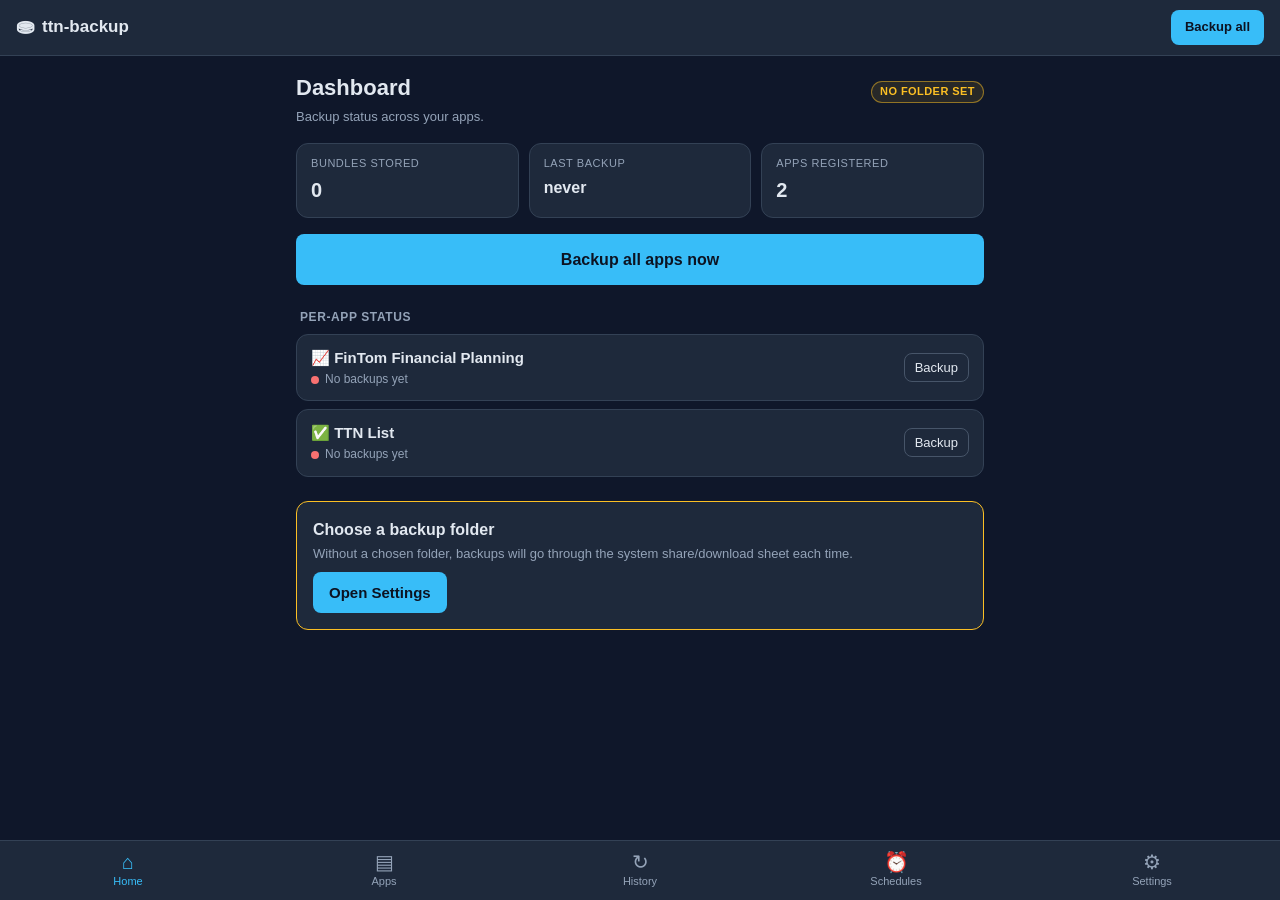
==== index.html @ e2db0a3a "Initial scaffold: PWA shell, IndexedDB layer, snapshot protocol Commit text Title (72-char max):  In" ====
<!DOCTYPE html>
<html lang="en">
<head>
  <meta charset="UTF-8">
  <meta name="viewport" content="width=device-width, initial-scale=1, viewport-fit=cover">
  <meta name="theme-color" content="#0f172a">
  <title>ttn-backup</title>
  <link rel="manifest" href="manifest.json">
  <link rel="icon" type="image/png" href="icons/icon-192.png">
  <link rel="apple-touch-icon" href="icons/icon-192.png">
  <link rel="stylesheet" href="styles.css">
</head>
<body>
  <div id="app">
    <header id="topbar">
      <div class="topbar-title">
        <span class="topbar-logo">⛂</span>
        <span class="topbar-text">ttn-backup</span>
      </div>
      <button id="topbar-action" class="btn-primary" onclick="runBackupAll()">Backup all</button>
    </header>

    <main id="main"><!-- page content injected here --></main>

    <nav id="bottom-nav">
      <button class="bottom-nav-item" data-page="dashboard" onclick="navigate('dashboard')">
        <span class="bn-icon">⌂</span><span class="bn-label">Home</span>
      </button>
      <button class="bottom-nav-item" data-page="apps" onclick="navigate('apps')">
        <span class="bn-icon">▤</span><span class="bn-label">Apps</span>
      </button>
      <button class="bottom-nav-item" data-page="history" onclick="navigate('history')">
        <span class="bn-icon">↻</span><span class="bn-label">History</span>
      </button>
      <button class="bottom-nav-item" data-page="schedules" onclick="navigate('schedules')">
        <span class="bn-icon">⏰</span><span class="bn-label">Schedules</span>
      </button>
      <button class="bottom-nav-item" data-page="settings" onclick="navigate('settings')">
        <span class="bn-icon">⚙</span><span class="bn-label">Settings</span>
      </button>
    </nav>
  </div>

  <div id="modal-overlay">
    <div id="modal"></div>
  </div>

  <div id="toast-container"></div>

  <iframe id="snapshot-frame" title="ttn-backup worker frame" sandbox="allow-scripts allow-same-origin" style="display:none"></iframe>

  <script src="js/utils.js"></script>
  <script src="js/data.js"></script>
  <script src="js/storage.js"></script>
  <script src="js/backup.js"></script>
  <script src="js/schedule.js"></script>
  <script src="js/ui.js"></script>
  <script src="js/pages/dashboard.js"></script>
  <script src="js/pages/apps.js"></script>
  <script src="js/pages/history.js"></script>
  <script src="js/pages/schedules.js"></script>
  <script src="js/pages/settings.js"></script>
  <script>
    if ('serviceWorker' in navigator) {
      window.addEventListener('load', () => {
        navigator.serviceWorker.register('sw.js').catch(() => {});
      });
    }
  </script>
</body>
</html>
---- styles.css ----
/* ttn-backup — mobile-first design system. */

:root {
  --bg: #0f172a;
  --bg-elev: #1e293b;
  --bg-card: #1e293b;
  --bg-card-hover: #273449;
  --border: #334155;
  --border-strong: #475569;
  --fg: #e2e8f0;
  --fg-muted: #94a3b8;
  --fg-dim: #64748b;
  --accent: #38bdf8;
  --accent-strong: #0ea5e9;
  --accent-fg: #0c1322;
  --success: #34d399;
  --warn: #fbbf24;
  --danger: #f87171;
  --topbar-h: 56px;
  --bottom-nav-h: 60px;
  --radius: 12px;
  --radius-sm: 8px;
  --shadow: 0 4px 12px rgba(0,0,0,0.4);
}

* { box-sizing: border-box; }

html, body {
  margin: 0;
  padding: 0;
  background: var(--bg);
  color: var(--fg);
  font-family: -apple-system, BlinkMacSystemFont, 'Segoe UI', Roboto, 'Helvetica Neue', sans-serif;
  font-size: 15px;
  line-height: 1.45;
  -webkit-font-smoothing: antialiased;
  -webkit-tap-highlight-color: transparent;
  overscroll-behavior-y: contain;
}

#app {
  min-height: 100dvh;
  display: flex;
  flex-direction: column;
}

/* Topbar */
#topbar {
  position: sticky;
  top: 0;
  z-index: 10;
  height: var(--topbar-h);
  padding: 0 16px;
  padding-top: env(safe-area-inset-top);
  height: calc(var(--topbar-h) + env(safe-area-inset-top));
  background: var(--bg-elev);
  border-bottom: 1px solid var(--border);
  display: flex;
  align-items: center;
  justify-content: space-between;
  gap: 12px;
}

.topbar-title {
  display: flex;
  align-items: center;
  gap: 8px;
  font-weight: 600;
  font-size: 17px;
}

.topbar-logo {
  font-size: 22px;
  line-height: 1;
}

#topbar-action {
  font-size: 13px;
  padding: 8px 14px;
}

/* Main */
#main {
  flex: 1;
  padding: 16px;
  padding-bottom: calc(var(--bottom-nav-h) + env(safe-area-inset-bottom) + 16px);
  max-width: 720px;
  width: 100%;
  margin: 0 auto;
}

/* Bottom nav */
#bottom-nav {
  position: fixed;
  bottom: 0;
  left: 0;
  right: 0;
  z-index: 20;
  height: calc(var(--bottom-nav-h) + env(safe-area-inset-bottom));
  padding-bottom: env(safe-area-inset-bottom);
  background: var(--bg-elev);
  border-top: 1px solid var(--border);
  display: flex;
  align-items: stretch;
  justify-content: space-around;
}

.bottom-nav-item {
  flex: 1;
  background: none;
  border: none;
  color: var(--fg-muted);
  padding: 6px 4px;
  display: flex;
  flex-direction: column;
  align-items: center;
  justify-content: center;
  gap: 2px;
  cursor: pointer;
  font: inherit;
  transition: color 0.15s ease;
}

.bottom-nav-item.active {
  color: var(--accent);
}

.bn-icon {
  font-size: 20px;
  line-height: 1;
}

.bn-label {
  font-size: 11px;
}

/* Cards & sections */
.section {
  margin-bottom: 24px;
}

.section-title {
  font-size: 12px;
  font-weight: 600;
  text-transform: uppercase;
  letter-spacing: 0.05em;
  color: var(--fg-muted);
  margin: 0 4px 8px;
}

.card {
  background: var(--bg-card);
  border: 1px solid var(--border);
  border-radius: var(--radius);
  padding: 16px;
  margin-bottom: 12px;
}

.card-row {
  display: flex;
  align-items: center;
  justify-content: space-between;
  gap: 12px;
}

.card-row + .card-row { margin-top: 12px; padding-top: 12px; border-top: 1px solid var(--border); }

.card h3 {
  margin: 0 0 4px;
  font-size: 16px;
  font-weight: 600;
}

.card p {
  margin: 0;
  color: var(--fg-muted);
  font-size: 13px;
}

.card .muted { color: var(--fg-muted); }

.card-clickable {
  cursor: pointer;
  transition: background 0.15s ease, border-color 0.15s ease;
}

.card-clickable:hover, .card-clickable:active {
  background: var(--bg-card-hover);
  border-color: var(--border-strong);
}

/* KPI */
.kpi-grid {
  display: grid;
  grid-template-columns: repeat(auto-fit, minmax(140px, 1fr));
  gap: 10px;
  margin-bottom: 16px;
}

.kpi {
  background: var(--bg-card);
  border: 1px solid var(--border);
  border-radius: var(--radius);
  padding: 12px 14px;
}

.kpi-label {
  font-size: 11px;
  text-transform: uppercase;
  letter-spacing: 0.05em;
  color: var(--fg-muted);
  margin-bottom: 4px;
}

.kpi-value {
  font-size: 20px;
  font-weight: 700;
}

.kpi-sub {
  font-size: 12px;
  color: var(--fg-muted);
  margin-top: 2px;
}

/* Buttons */
.btn, .btn-primary, .btn-secondary, .btn-danger {
  border: none;
  border-radius: var(--radius-sm);
  padding: 10px 16px;
  font: inherit;
  font-weight: 600;
  cursor: pointer;
  transition: background 0.15s ease, opacity 0.15s ease;
  -webkit-tap-highlight-color: transparent;
}

.btn-primary {
  background: var(--accent);
  color: var(--accent-fg);
}
.btn-primary:hover { background: var(--accent-strong); }
.btn-primary:disabled { opacity: 0.5; cursor: not-allowed; }

.btn-secondary {
  background: var(--bg-elev);
  color: var(--fg);
  border: 1px solid var(--border-strong);
}
.btn-secondary:hover { background: var(--bg-card-hover); }

.btn-danger {
  background: transparent;
  color: var(--danger);
  border: 1px solid var(--danger);
}
.btn-danger:hover { background: rgba(248,113,113,0.1); }

.btn-row {
  display: flex;
  gap: 8px;
  flex-wrap: wrap;
}

.btn-block {
  width: 100%;
  padding: 14px;
  font-size: 16px;
}

/* Form */
label {
  display: block;
  font-size: 12px;
  color: var(--fg-muted);
  margin-bottom: 4px;
  text-transform: uppercase;
  letter-spacing: 0.04em;
}

input[type="text"], input[type="number"], input[type="email"], input[type="date"], input[type="time"], select, textarea {
  width: 100%;
  background: var(--bg);
  color: var(--fg);
  border: 1px solid var(--border-strong);
  border-radius: var(--radius-sm);
  padding: 10px 12px;
  font: inherit;
  font-size: 15px;
}

input:focus, select:focus, textarea:focus {
  outline: 2px solid var(--accent);
  outline-offset: 1px;
}

.form-row {
  margin-bottom: 14px;
}

/* Badge */
.badge {
  display: inline-block;
  font-size: 11px;
  font-weight: 600;
  text-transform: uppercase;
  letter-spacing: 0.04em;
  padding: 2px 8px;
  border-radius: 999px;
  background: var(--bg-elev);
  color: var(--fg-muted);
  border: 1px solid var(--border);
}

.badge.ok { color: var(--success); border-color: rgba(52,211,153,0.5); background: rgba(52,211,153,0.1); }
.badge.warn { color: var(--warn); border-color: rgba(251,191,36,0.5); background: rgba(251,191,36,0.1); }
.badge.err { color: var(--danger); border-color: rgba(248,113,113,0.5); background: rgba(248,113,113,0.1); }

/* Empty state */
.empty {
  text-align: center;
  padding: 32px 16px;
  color: var(--fg-muted);
}

.empty-icon {
  font-size: 40px;
  margin-bottom: 8px;
}

.empty h3 { color: var(--fg); margin: 0 0 4px; }
.empty p { margin: 0 0 16px; }

/* Modal */
#modal-overlay {
  position: fixed;
  inset: 0;
  background: rgba(0,0,0,0.6);
  z-index: 100;
  display: none;
  align-items: flex-end;
  justify-content: center;
  padding: 0;
}

#modal-overlay.open { display: flex; }

#modal {
  background: var(--bg-elev);
  border-radius: var(--radius) var(--radius) 0 0;
  width: 100%;
  max-width: 560px;
  max-height: 85dvh;
  overflow-y: auto;
  padding: 20px;
  padding-bottom: calc(20px + env(safe-area-inset-bottom));
  box-shadow: var(--shadow);
}

@media (min-width: 600px) {
  #modal-overlay { align-items: center; padding: 16px; }
  #modal { border-radius: var(--radius); }
}

.modal-title {
  font-size: 18px;
  font-weight: 600;
  margin: 0 0 14px;
}

.modal-actions {
  display: flex;
  justify-content: flex-end;
  gap: 8px;
  margin-top: 18px;
}

/* Toast */
#toast-container {
  position: fixed;
  top: calc(var(--topbar-h) + env(safe-area-inset-top) + 8px);
  right: 12px;
  z-index: 200;
  display: flex;
  flex-direction: column;
  gap: 8px;
  pointer-events: none;
}

.toast {
  background: var(--bg-elev);
  border: 1px solid var(--border-strong);
  color: var(--fg);
  border-radius: var(--radius-sm);
  padding: 10px 14px;
  font-size: 14px;
  box-shadow: var(--shadow);
  animation: toast-in 0.18s ease-out;
  pointer-events: auto;
  max-width: 90vw;
}

.toast.success { border-color: var(--success); color: var(--success); }
.toast.error   { border-color: var(--danger);  color: var(--danger);  }

@keyframes toast-in {
  from { transform: translateY(-8px); opacity: 0; }
  to   { transform: translateY(0); opacity: 1; }
}

/* Lists */
.list { display: flex; flex-direction: column; gap: 8px; }

.list-item {
  background: var(--bg-card);
  border: 1px solid var(--border);
  border-radius: var(--radius);
  padding: 12px 14px;
  display: flex;
  align-items: center;
  justify-content: space-between;
  gap: 12px;
}

.list-item .meta {
  display: flex;
  flex-direction: column;
  gap: 2px;
  min-width: 0;
  flex: 1;
}

.list-item .meta-title {
  font-weight: 600;
  white-space: nowrap;
  overflow: hidden;
  text-overflow: ellipsis;
}

.list-item .meta-sub {
  color: var(--fg-muted);
  font-size: 12px;
}

.list-item .actions {
  display: flex;
  gap: 6px;
  flex-shrink: 0;
}

.list-item .actions button {
  background: var(--bg-elev);
  border: 1px solid var(--border-strong);
  color: var(--fg);
  border-radius: var(--radius-sm);
  padding: 6px 10px;
  font-size: 13px;
  cursor: pointer;
}

.list-item .actions button:hover { background: var(--bg-card-hover); }

.list-item .actions .danger-action { color: var(--danger); border-color: rgba(248,113,113,0.5); }

/* Sub-heading inside cards */
.subtitle {
  font-size: 13px;
  color: var(--fg-muted);
  margin: 0 0 12px;
}

/* Hidden helper */
.hidden { display: none !important; }

/* Page header */
.page-header {
  display: flex;
  align-items: baseline;
  justify-content: space-between;
  margin-bottom: 16px;
  gap: 12px;
}

.page-header h1 {
  margin: 0;
  font-size: 22px;
}

.page-header p {
  margin: 4px 0 0;
  color: var(--fg-muted);
  font-size: 13px;
}

/* Status dot */
.dot {
  display: inline-block;
  width: 8px;
  height: 8px;
  border-radius: 50%;
  background: var(--fg-dim);
  vertical-align: middle;
  margin-right: 6px;
}
.dot.ok { background: var(--success); }
.dot.warn { background: var(--warn); }
.dot.err { background: var(--danger); }
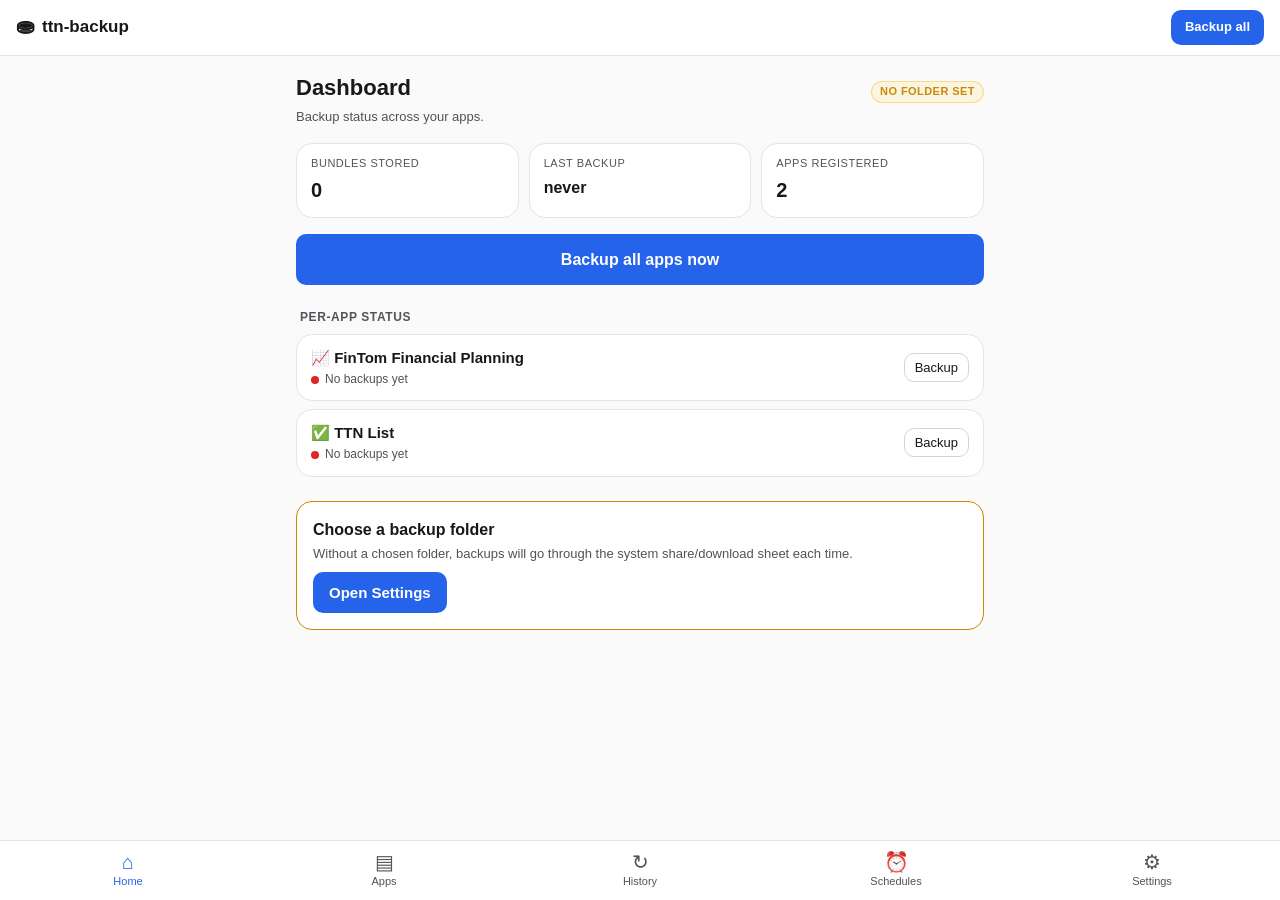
==== commit e8e76016: "2-4 from ttn-backup plan Update Todos  Create simple SVG icon + render to required PNGs  Slice 2: wi" ====
--- a/index.html
+++ b/index.html
@@ -3,7 +3,11 @@
 <head>
   <meta charset="UTF-8">
   <meta name="viewport" content="width=device-width, initial-scale=1, viewport-fit=cover">
-  <meta name="theme-color" content="#0f172a">
+  <meta name="theme-color" media="(prefers-color-scheme: light)" content="#fafafa">
+  <meta name="theme-color" media="(prefers-color-scheme: dark)" content="#09090b">
+  <meta name="apple-mobile-web-app-capable" content="yes">
+  <meta name="apple-mobile-web-app-status-bar-style" content="black-translucent">
+  <meta name="apple-mobile-web-app-title" content="ttn-backup">
   <title>ttn-backup</title>
   <link rel="manifest" href="manifest.json">
   <link rel="icon" type="image/png" href="icons/icon-192.png">
--- a/styles.css
+++ b/styles.css
@@ -1,26 +1,50 @@
-/* ttn-backup — mobile-first design system. */
+/* ttn-backup — mobile-first design system.
+   Light + dark themes follow `prefers-color-scheme`. Palette borrows the
+   neutral zinc/ink tone used by ttn-list. */
 
 :root {
-  --bg: #0f172a;
-  --bg-elev: #1e293b;
-  --bg-card: #1e293b;
-  --bg-card-hover: #273449;
-  --border: #334155;
-  --border-strong: #475569;
-  --fg: #e2e8f0;
-  --fg-muted: #94a3b8;
-  --fg-dim: #64748b;
-  --accent: #38bdf8;
-  --accent-strong: #0ea5e9;
-  --accent-fg: #0c1322;
-  --success: #34d399;
-  --warn: #fbbf24;
+  /* Dark (default) — zinc-based with subtle blue accent. */
+  --bg: #09090b;
+  --bg-elev: #18181b;
+  --bg-card: #18181b;
+  --bg-card-hover: #27272a;
+  --border: #27272a;
+  --border-strong: #3f3f46;
+  --fg: #fafafa;
+  --fg-muted: #a1a1aa;
+  --fg-dim: #71717a;
+  --accent: #60a5fa;
+  --accent-strong: #3b82f6;
+  --accent-fg: #0a0a0a;
+  --success: #4ade80;
+  --warn: #facc15;
   --danger: #f87171;
   --topbar-h: 56px;
   --bottom-nav-h: 60px;
-  --radius: 12px;
-  --radius-sm: 8px;
-  --shadow: 0 4px 12px rgba(0,0,0,0.4);
+  --radius: 16px;
+  --radius-sm: 10px;
+  --shadow: 0 4px 16px rgba(0,0,0,0.5);
+}
+
+@media (prefers-color-scheme: light) {
+  :root {
+    --bg: #fafafa;
+    --bg-elev: #ffffff;
+    --bg-card: #ffffff;
+    --bg-card-hover: #f4f4f5;
+    --border: #e4e4e7;
+    --border-strong: #d4d4d8;
+    --fg: #18181b;
+    --fg-muted: #52525b;
+    --fg-dim: #71717a;
+    --accent: #2563eb;
+    --accent-strong: #1d4ed8;
+    --accent-fg: #ffffff;
+    --success: #16a34a;
+    --warn: #ca8a04;
+    --danger: #dc2626;
+    --shadow: 0 4px 16px rgba(0,0,0,0.08);
+  }
 }
 
 * { box-sizing: border-box; }
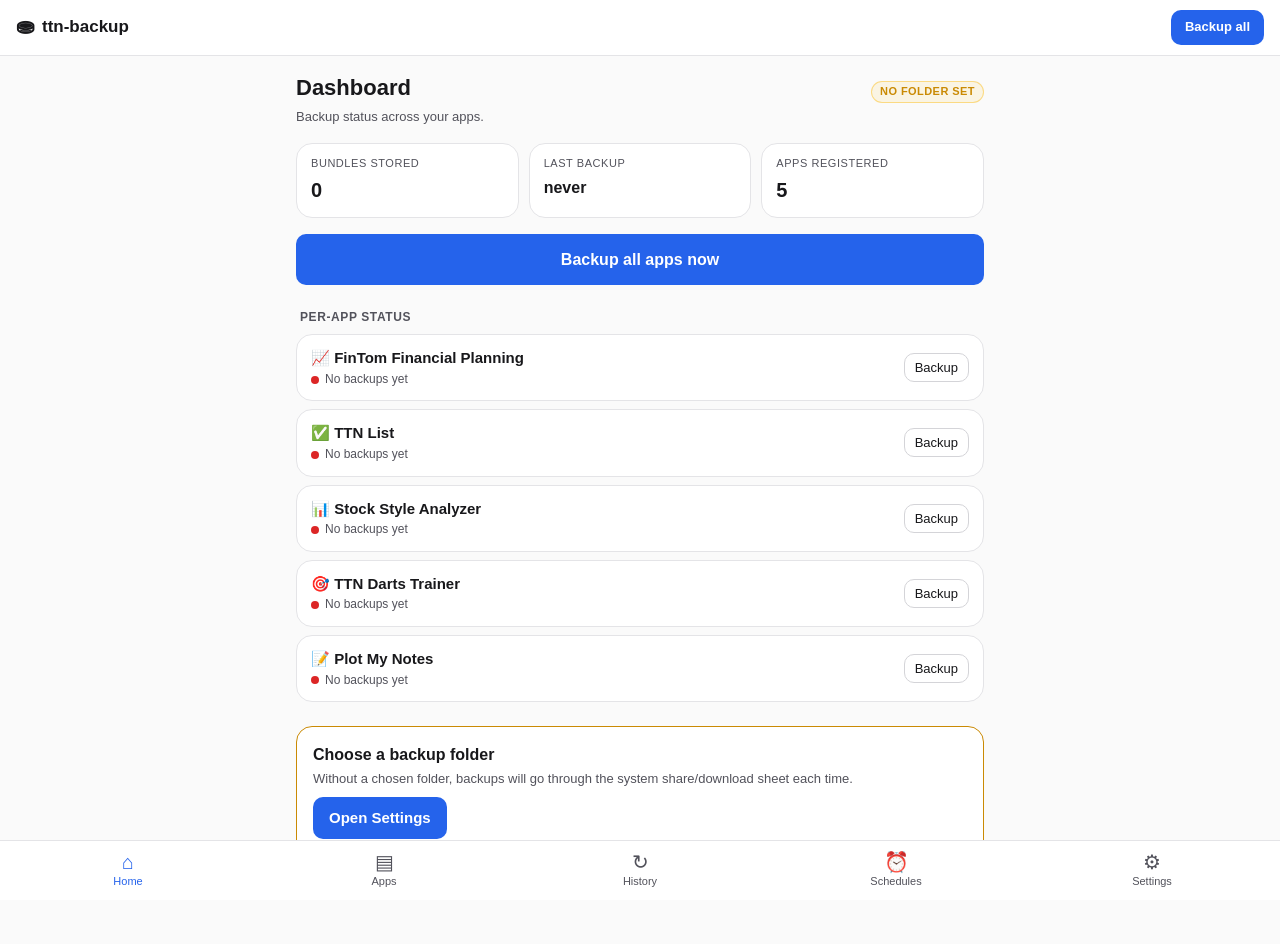
==== commit f2f859ca: "Add in-app Help system (ttn-docs vanilla-js adapter) What I set up ttn-backup is a vanilla-js app (n" ====
--- a/index.html
+++ b/index.html
@@ -58,12 +58,14 @@
   <script src="js/storage.js"></script>
   <script src="js/backup.js"></script>
   <script src="js/schedule.js"></script>
+  <script src="js/help.js"></script>
   <script src="js/ui.js"></script>
   <script src="js/pages/dashboard.js"></script>
   <script src="js/pages/apps.js"></script>
   <script src="js/pages/history.js"></script>
   <script src="js/pages/schedules.js"></script>
   <script src="js/pages/settings.js"></script>
+  <script src="js/pages/help.js"></script>
   <script>
     if ('serviceWorker' in navigator) {
       window.addEventListener('load', () => {
--- a/styles.css
+++ b/styles.css
@@ -529,3 +529,56 @@
 .dot.ok { background: var(--success); }
 .dot.warn { background: var(--warn); }
 .dot.err { background: var(--danger); }
+
+/* ── In-app Help (ttn-docs) ──────────────────────────────────────────────── */
+.help-card-head { display: flex; align-items: center; justify-content: space-between; margin-bottom: 4px; }
+.help-viewall { font-size: 12px; font-weight: 600; color: var(--accent); text-decoration: none; }
+
+.help-cat-link {
+  display: flex; align-items: center; gap: 4px;
+  font-size: 11px; font-weight: 700; text-transform: uppercase; letter-spacing: .5px;
+  color: var(--fg-muted); text-decoration: none; margin: 16px 0 4px;
+}
+.help-cat-link:first-of-type { margin-top: 10px; }
+
+.help-item { display: block; padding: 10px 0; border-top: 1px solid var(--border); text-decoration: none; cursor: pointer; }
+.help-item-title { font-size: 14px; font-weight: 600; color: var(--fg); }
+.help-item-title::after { content: '›'; float: right; color: var(--fg-dim); font-weight: 700; }
+.help-item-sum { font-size: 12px; color: var(--fg-muted); margin-top: 2px; line-height: 1.4; }
+
+/* Breadcrumbs */
+.bc { display: flex; flex-wrap: wrap; align-items: center; gap: 6px; font-size: 12px; margin-bottom: 12px; }
+.bc a { color: var(--accent); text-decoration: none; }
+.bc-sep { color: var(--fg-dim); }
+.bc-cur { color: var(--fg-muted); }
+
+/* Tables of contents */
+.toc-box { background: var(--bg-elev); border: 1px solid var(--border); border-radius: var(--radius); padding: 12px 14px; margin-bottom: 16px; }
+.toc-title { font-size: 11px; font-weight: 700; text-transform: uppercase; letter-spacing: .5px; color: var(--fg-muted); margin-bottom: 6px; }
+.toc-box ul { list-style: none; margin: 0; padding: 0; }
+.toc-box li { margin: 2px 0; }
+.toc-box a { color: var(--accent); text-decoration: none; font-size: 13px; }
+.toc-guide { font-weight: 600; }
+.toc-sec { font-weight: 700; }
+.toc-sub { padding-left: 12px !important; }
+.toc-steps { padding-left: 12px !important; }
+.toc-steps a { color: var(--fg-muted); }
+
+/* Guide bodies */
+.guide-body { font-size: 14px; line-height: 1.6; color: var(--fg); }
+.guide-body h1 { font-size: 20px; margin: 0 0 12px; }
+.guide-body h2 { font-size: 16px; font-weight: 600; margin: 20px 0 8px; scroll-margin-top: 72px; }
+.guide-body h3 { font-size: 14px; font-weight: 600; margin: 16px 0 6px; scroll-margin-top: 72px; }
+.guide-body p { margin: 0 0 10px; color: var(--fg); font-size: 14px; }
+.guide-body ul, .guide-body ol { margin: 0 0 12px; padding-left: 22px; }
+.guide-body li { margin: 4px 0; }
+.guide-body a { color: var(--accent); text-decoration: none; }
+.guide-body code { background: var(--bg-elev); border: 1px solid var(--border); border-radius: 4px; padding: 1px 5px; font-size: 12px; }
+
+/* Multi-guide pages (section / full docs) */
+.guide-sec { scroll-margin-top: 72px; padding-top: 16px; margin-top: 16px; border-top: 1px solid var(--border); }
+.guide-sec:first-of-type { border-top: none; margin-top: 0; padding-top: 0; }
+.guide-sec-title { font-size: 17px; font-weight: 600; margin-bottom: 2px; }
+.guide-sec-sum { font-size: 13px; color: var(--fg-muted); margin-bottom: 10px; }
+.docs-sec { scroll-margin-top: 72px; }
+.docs-sec-title { font-size: 12px; font-weight: 700; text-transform: uppercase; letter-spacing: .5px; color: var(--fg-muted); margin: 24px 0 8px; }
